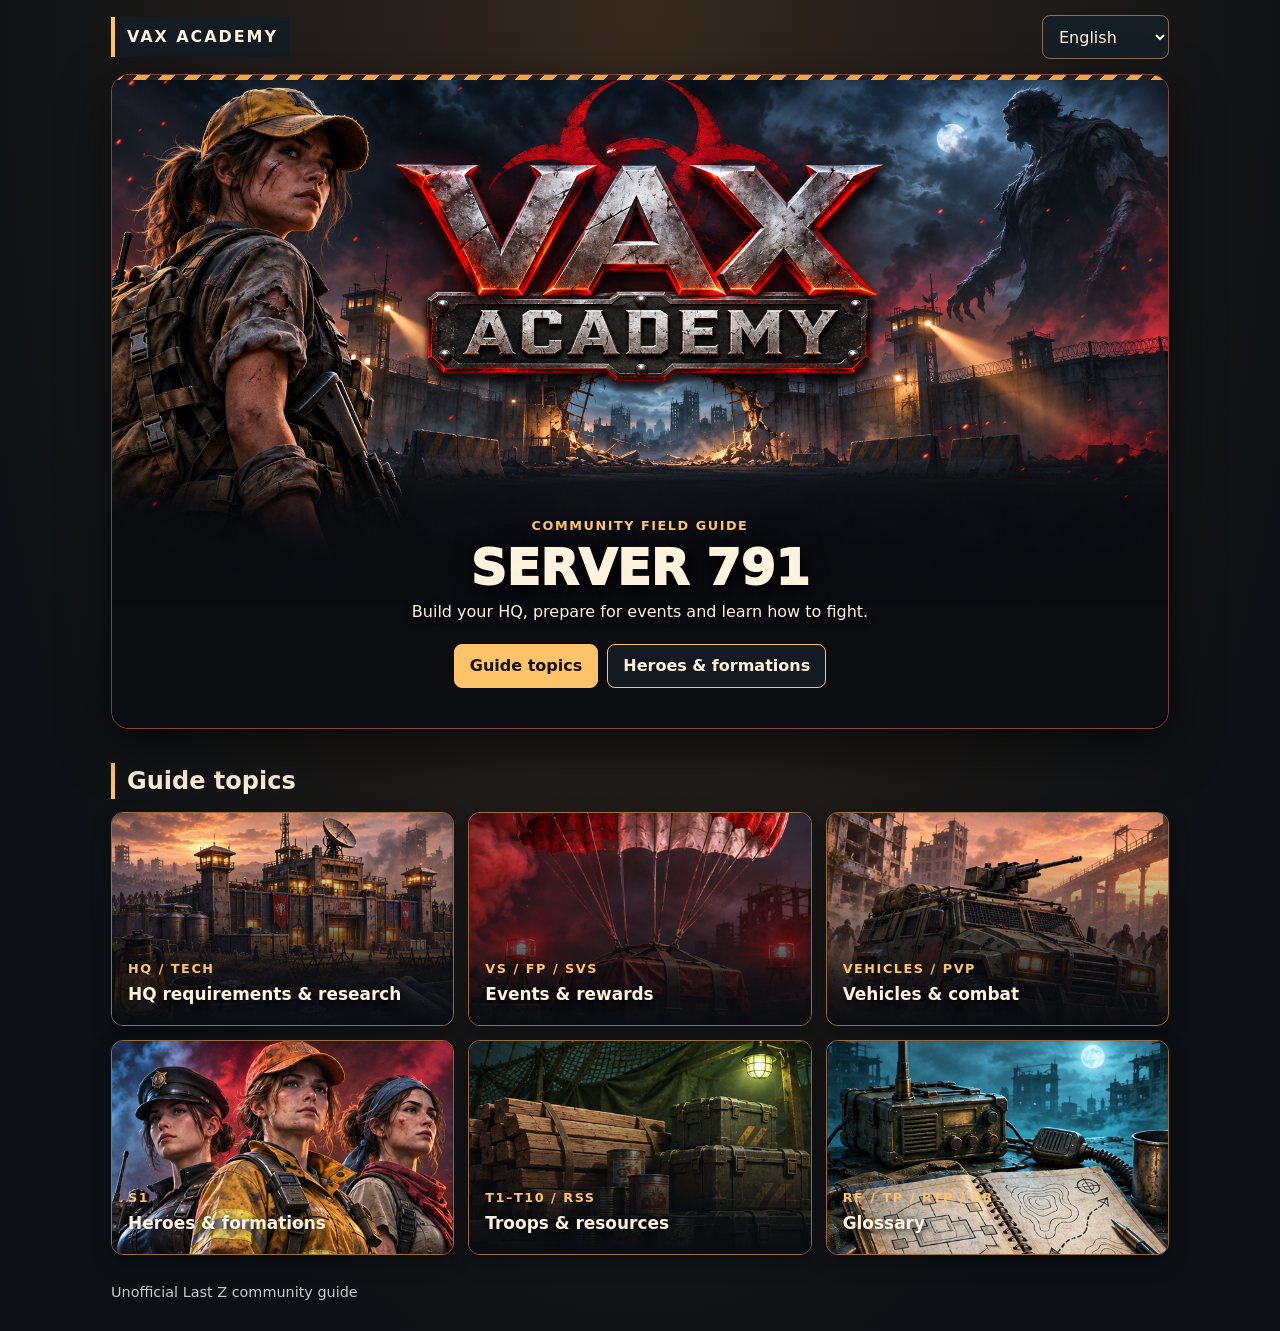
==== index.html @ 601534a2 "Add files via upload" ====
<!doctype html>
<html lang="en">
<head>
  <meta charset="utf-8">
  <meta name="viewport" content="width=device-width, initial-scale=1">
  <meta name="theme-color" content="#0c1014">
  <title>Last Z · Server 791</title>
  <style>
    :root {
      color-scheme: dark;
      --ink: #fff3dd;
      --muted: #c4cbd1;
      --gold: #ffc36a;
      --line: #414b52;
    }
    * { box-sizing: border-box; }
    body {
      margin: 0;
      background: radial-gradient(ellipse at top, #36291e, #0c1014 44rem);
      color: var(--ink);
      font: 16px/1.5 system-ui, sans-serif;
    }
    header, main, footer {
      max-width: 1110px;
      margin: auto;
      padding-inline: clamp(12px, 3vw, 26px);
    }
    header {
      min-height: 74px;
      display: flex;
      align-items: center;
      justify-content: space-between;
      gap: 12px;
    }
    .brand {
      background: #141b21;
      border-inline-start: 4px solid var(--gold);
      padding: 8px 12px;
      letter-spacing: .12em;
    }
    select {
      min-height: 44px;
      max-width: 52%;
      padding: 6px 12px;
      color: var(--ink);
      background: #161e25;
      border: 1px solid #8d7049;
      border-radius: 8px;
      font: inherit;
    }
    .hero {
      position: relative;
      overflow: hidden;
      min-height: clamp(360px, 45vw, 520px);
      display: flex;
      flex-direction: column;
      justify-content: flex-end;
      padding: clamp(20px, 6vw, 64px);
      border: 1px solid #9b7547;
      border-radius: 18px;
      background:
        linear-gradient(0deg, #080b0ff7 3%, #080b0f94 40%, #080b0f12 83%),
        url("./lastz-command.png") 72% center / cover no-repeat #262a2d;
      box-shadow: 0 18px 50px #0009;
    }
    .hero::before {
      content: "";
      position: absolute;
      inset: 0 0 auto;
      height: 5px;
      background: repeating-linear-gradient(135deg, #e9a746 0 9px, #25221e 9px 18px);
    }
    .tag {
      color: var(--gold);
      font-size: .8rem;
      font-weight: 850;
      letter-spacing: .12em;
      text-transform: uppercase;
    }
    h1 {
      margin: .12em 0;
      font-size: clamp(2.75rem, 9vw, 6rem);
      font-weight: 950;
      line-height: 1.02;
      text-transform: uppercase;
      text-shadow: 0 4px 22px #000;
    }
    .hero p {
      margin: 5px 0 0;
      max-width: 34rem;
      text-shadow: 0 2px 8px #000;
    }
    .quick {
      display: flex;
      flex-wrap: wrap;
      gap: 9px;
      margin-top: 20px;
    }
    .quick a {
      display: inline-flex;
      align-items: center;
      min-height: 44px;
      padding: 8px 15px;
      border: 1px solid var(--gold);
      border-radius: 8px;
      background: var(--gold);
      color: #17110a;
      font-weight: 800;
      text-decoration: none;
    }
    .quick a + a { color: var(--ink); background: #141a20; }
    .quick a:hover { filter: brightness(1.15); }
    :focus-visible { outline: 3px solid var(--gold); outline-offset: 3px; }
    h2 {
      margin: 34px 0 13px;
      padding-inline-start: 12px;
      border-inline-start: 4px solid var(--gold);
      scroll-margin-top: 14px;
    }
    .grid {
      display: grid;
      grid-template-columns: repeat(auto-fit, minmax(min(100%, 280px), 1fr));
      gap: 12px;
    }
    .card {
      display: flex;
      align-items: center;
      gap: 14px;
      min-width: 0;
      padding: 16px;
      background: linear-gradient(135deg, #283139, #141a20 78%);
      border: 1px solid var(--line);
      border-radius: 12px;
      box-shadow: 0 8px 20px #0005;
    }
    .card img {
      flex: 0 0 54px;
      width: 54px;
      height: 54px;
      padding: 5px;
      object-fit: contain;
      background: #0d1319;
      border: 1px solid #ffc36a55;
      border-radius: 9px;
    }
    .card h3 { margin: 2px 0; font-size: 1.06rem; }
    .card p { margin: 0; color: var(--muted); }
    .faction {
      border-inline-start: 4px solid var(--accent);
      background: linear-gradient(
        130deg, color-mix(in srgb, var(--accent) 20%, #161c22), #141a20
      );
    }
    footer { padding-block: 27px; color: var(--muted); font-size: .9rem; }
    @media (max-width: 560px) {
      .grid { grid-template-columns: 1fr; }
      .hero { background-position: 77% center; }
    }
    @media (prefers-reduced-motion: no-preference) {
      html { scroll-behavior: smooth; }
    }
      #guides { gap: 14px; }
    #guides .card {
      position: relative;
      isolation: isolate;
      overflow: hidden;
      align-items: flex-end;
      min-height: 185px;
      aspect-ratio: 1.6;
      border-color: #9a6d3f;
      background: #141a20;
    }
    #guides .card::before {
      content: "";
      position: absolute;
      inset: 0 0 auto;
      aspect-ratio: 1;
      background: url("./vax-guide-cards.png") var(--x) var(--y) / 300% 200% no-repeat;
      pointer-events: none;
    }
    #guides .card::after {
      content: "";
      position: absolute;
      inset: 0;
      background: linear-gradient(to top, #090c10 0%, #090c10cf 24%, transparent 80%);
      pointer-events: none;
    }
    #guides .card > div { position: relative; z-index: 1; }
    #guides .card > img { display: none; }
    #guides .card h3 { overflow-wrap: anywhere; text-shadow: 0 2px 8px #000; }
    #guides .card:nth-child(1) { --x: 0%; --y: 0%; }
    #guides .card:nth-child(2) { --x: 50%; --y: 0%; }
    #guides .card:nth-child(3) { --x: 100%; --y: 0%; }
    #guides .card:nth-child(4) { --x: 0%; --y: 100%; }
    #guides .card:nth-child(5) { --x: 50%; --y: 100%; }
    #guides .card:nth-child(6) { --x: 100%; --y: 100%; }
  .hero{display:block;min-height:0;padding:0;background:#0b0d11;border-color:#824537}
.masthead{display:block;width:100%;height:auto}
.hero-copy{position:relative;margin-top:clamp(-100px,-7vw,-24px);padding:0 clamp(16px,5vw,52px) clamp(18px,4vw,40px);text-align:center;background:linear-gradient(transparent,#0b0d11 54%)}
.hero-copy h1{font-size:clamp(1.55rem,4vw,3.1rem)}
.hero-copy p{margin-inline:auto}
.hero-copy .quick{justify-content:center}
a.card{color:inherit;text-decoration:none}a.card:hover{border-color:var(--gold);filter:brightness(1.12)}
a.card::after{content:"→";margin-inline-start:auto;color:var(--gold);font-weight:900} #guides a.card::after{display:none}.pending{color:var(--gold);display:block;margin-top:3px}</style>
</head>
<body>
  <header>
    <strong class="brand" dir="ltr">VAX ACADEMY</strong>
    <select id="language" aria-label="Language">
      <option value="en">English</option>
      <option value="es">Español</option>
      <option value="pt">Português</option>
      <option value="fr">Français</option>
      <option value="ro">Română</option>
      <option value="ar">العربية</option>
      <option value="de">Deutsch</option>
      <option value="zh">简体中文</option>
      <option value="ko">한국어</option>
    </select>
  </header>

  <main>
    <section class="hero"><img class="masthead" src="./vax-academy-banner.png" width="1774" height="887" alt="VAX Academy" fetchpriority="high"><div class="hero-copy">
      <span class="tag" id="tag">Community field guide</span>
      <h1 id="title">Server 791</h1>
      <p id="intro">Build your HQ, prepare for events and learn how to fight.</p>
      <nav class="quick">
        <a id="go-guides" href="#guide-title">Guide topics</a>
        <a id="go-factions" href="./heroes.html">Season 1 factions</a>
      </nav></div>
    </section>

    <h2 id="guide-title">Guide topics</h2>
    <section class="grid" id="guides" aria-labelledby="guide-title"></section>


  </main>

  <footer id="footer">Unofficial Last Z community guide</footer>

  <script>
    const translations = {
      en: ["Language","Community field guide","Server 791","Build your HQ, prepare for events and learn how to fight.","Guide topics","Season 1 factions","Unofficial Last Z community guide","HQ requirements & research|Events & rewards|Vehicles & combat|Heroes & formations|Troops & resources|Glossary","Assaulters|Shooters|Riders"],
      es: ["Idioma","Guía de la comunidad","Servidor 791","Mejora tu HQ, prepara los eventos y aprende a combatir.","Temas de la guía","Facciones de la temporada 1","Guía no oficial de la comunidad de Last Z","Requisitos del HQ e investigación|Eventos y recompensas|Vehículos y combate|Héroes y formaciones|Tropas y recursos|Glosario","Asalto|Tiradores|Jinetes"],
      pt: ["Idioma","Guia da comunidade","Servidor 791","Melhore seu QG, prepare-se para os eventos e aprenda a lutar.","Tópicos do guia","Facções da temporada 1","Guia não oficial da comunidade de Last Z","Requisitos do QG e pesquisa|Eventos e recompensas|Veículos e combate|Heróis e formações|Tropas e recursos|Glossário","Assalto|Atiradores|Cavaleiros"],
      fr: ["Langue","Guide communautaire","Serveur 791","Améliorez votre QG, préparez les événements et apprenez à combattre.","Rubriques du guide","Factions de la saison 1","Guide communautaire non officiel de Last Z","Prérequis du QG et recherche|Événements et récompenses|Véhicules et combat|Héros et formations|Troupes et ressources|Glossaire","Assaut|Tireurs|Cavaliers"],
      ro: ["Limbă","Ghidul comunității","Serverul 791","Dezvoltă-ți baza, pregătește-te pentru evenimente și învață să lupți.","Secțiunile ghidului","Facțiunile sezonului 1","Ghid neoficial al comunității Last Z","Cerințe HQ și cercetare|Evenimente și recompense|Vehicule și luptă|Eroi și formații|Trupe și resurse|Glosar","Trupe de asalt|Trăgători|Călăreți"],
      ar: ["اللغة","دليل المجتمع","الخادم 791","طوّر مقرّك واستعد للفعاليات وتعلّم القتال.","أقسام الدليل","فصائل الموسم الأول","دليل غير رسمي لمجتمع Last Z","متطلبات المقر والأبحاث|الفعاليات والمكافآت|المركبات والقتال|الأبطال والتشكيلات|القوات والموارد|المصطلحات","قوات الاقتحام|الرماة|الفرسان"],
      de: ["Sprache","Community-Leitfaden","Server 791","Baue dein HQ aus, bereite dich auf Events vor und lerne zu kämpfen.","Themen","Fraktionen der ersten Saison","Inoffizieller Community-Leitfaden für Last Z","HQ-Voraussetzungen und Forschung|Events und Belohnungen|Fahrzeuge und Kampf|Helden und Formationen|Truppen und Ressourcen|Glossar","Sturmtruppen|Schützen|Reiter"],
      zh: ["语言","社区攻略","791 服","升级总部、备战活动，掌握战斗技巧。","攻略主题","第 1 赛季阵营","Last Z 非官方社区攻略","总部升级条件与科技研究|活动与奖励|载具与战斗|英雄与阵容|部队与资源|术语表","突击兵|射手|骑兵"],
      ko: ["언어","커뮤니티 가이드","791 서버","본부를 강화하고 이벤트에 대비하며 전투를 배워 보세요.","가이드 주제","시즌 1 진영","Last Z 비공식 커뮤니티 가이드","본부 업그레이드 조건과 연구|이벤트와 보상|차량과 전투|영웅과 편성|병력과 자원|용어집","돌격병|사수|기병"]
    };

    const discord = id => `https://discord.com/assets/${id}.svg`;
    const topics = [
      ["HQ / TECH", discord("e7f086418e908e40")],
      ["VS / FP / SvS", discord("51cc7794c9a923de")],
      ["VEHICLES / PvP", discord("136310de891799f5")],
      ["S1", "https://lz.qyjoy.vip/icons/heroes/katrina.png"],
      ["T1–T10 / RSS", discord("f47303e69e4ed29d")],
      ["RF / TP / RTP / EB", discord("7ba122c696e2d432")]
    ];
    const factions = [
      ["Blood Rose", "blood-rose", "#ff647d"],
      ["Wings of Dawn", "wings-of-dawn", "#6bacff"],
      ["Guard of Order", "guard-of-order", "#ff9b4f"]
    ];
    const $ = id => document.getElementById(id);

    function card(icon, title, tag, detail, accent) {
      const article = document.createElement("article");
      article.className = accent ? "card faction" : "card";
      if (accent) article.style.setProperty("--accent", accent);

      const img = document.createElement("img");
      img.src = icon;
      img.alt = "";
      img.loading = "lazy";
      img.width = img.height = 54;
      img.addEventListener("error", () => img.remove(), { once: true });

      const text = document.createElement("div");
      if (tag) {
        const label = document.createElement("span");
        label.className = "tag";
        label.dir = "ltr";
        label.textContent = tag;
        text.append(label);
      }
      const heading = document.createElement("h3");
      const name = document.createElement("bdi");
      name.textContent = title;
      heading.append(name);
      text.append(heading);

      if (detail) {
        const paragraph = document.createElement("p");
        paragraph.textContent = detail;
        text.append(paragraph);
      }
      article.append(img, text);
      return article;
    }

    function render(lang) {
      const [label, tag, title, intro, guides, factionTitle, footer, names, units] = translations[lang];
      document.documentElement.lang = lang === "zh" ? "zh-Hans" : lang;
      document.documentElement.dir = lang === "ar" ? "rtl" : "ltr";
      document.title = `Last Z · ${title}`;
      $("language").setAttribute("aria-label", label);

      Object.entries({
        tag, title, intro, footer,
        "guide-title": guides, "go-guides": guides,
        "go-factions": names.split("|")[3]
      }).forEach(([id, value]) => $(id).textContent = value);

      $("guides").replaceChildren(...names.split("|").map((name, i) => {
        const [code, icon] = topics[i];
        if (i === 3 || i === 5) {
          const tile = card(icon, name, code);
          const link = document.createElement("a");
          link.className = tile.className;
          link.href = i === 3 ? "./heroes.html" : "./glossary.html?lang=" + lang;
          link.append(...tile.childNodes);
          return link;
        }
        return card(icon, name, code);
      }));
    }

    const preference = "last-z-791-language";
    let lang = (navigator.language || "en").split("-")[0];
    try { lang = localStorage.getItem(preference) || lang; } catch {}
    if (!Object.prototype.hasOwnProperty.call(translations, lang)) lang = "en";
    $("language").value = lang;
    render(lang);

    $("language").addEventListener("change", event => {
      const choice = event.target.value;
      render(choice);
      try { localStorage.setItem(preference, choice); } catch {}
    });
  </script>
</body>
</html>
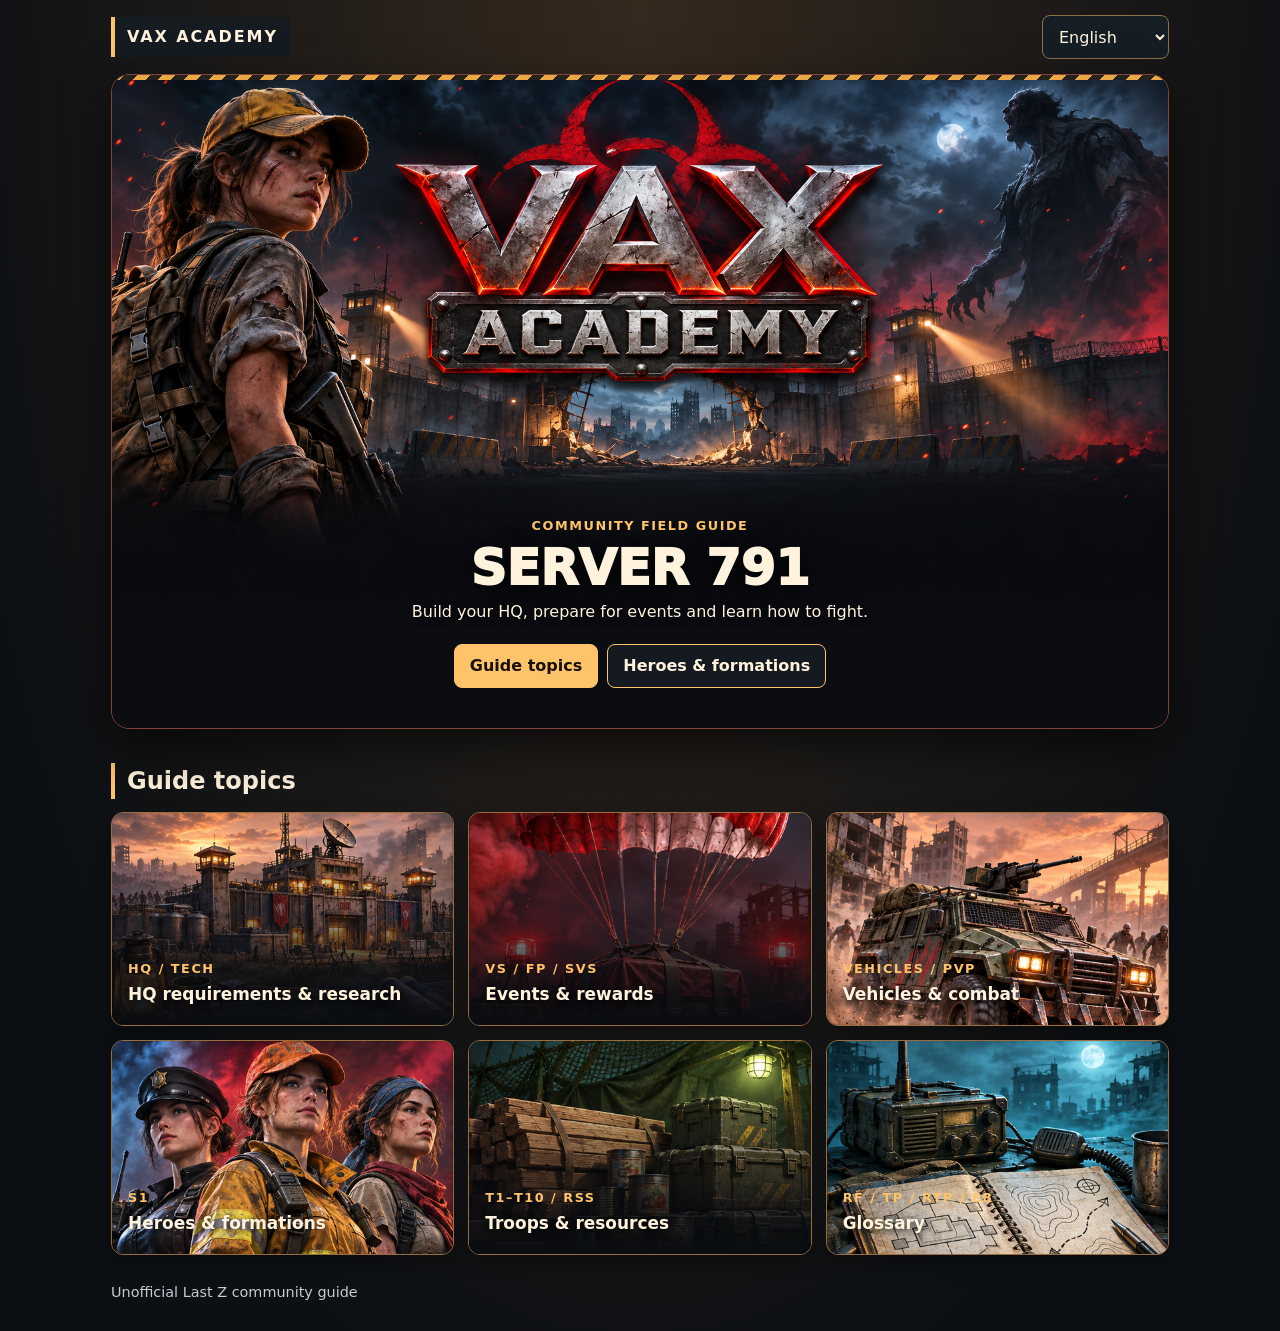
==== commit e809ae26: "Add files via upload" ====
--- a/index.html
+++ b/index.html
@@ -317,11 +317,12 @@
 
       $("guides").replaceChildren(...names.split("|").map((name, i) => {
         const [code, icon] = topics[i];
-        if (i === 3 || i === 5) {
+        if (i === 2 || i === 3 || i === 5) {
           const tile = card(icon, name, code);
           const link = document.createElement("a");
           link.className = tile.className;
-          link.href = i === 3 ? "./heroes.html" : "./glossary.html?lang=" + lang;
+          const routes = {2: "vehicles", 3: "heroes", 5: "glossary"};
+          link.href = "./" + routes[i] + ".html?lang=" + lang;
           link.append(...tile.childNodes);
           return link;
         }
@@ -348,3 +349,4 @@
 
 
 
+
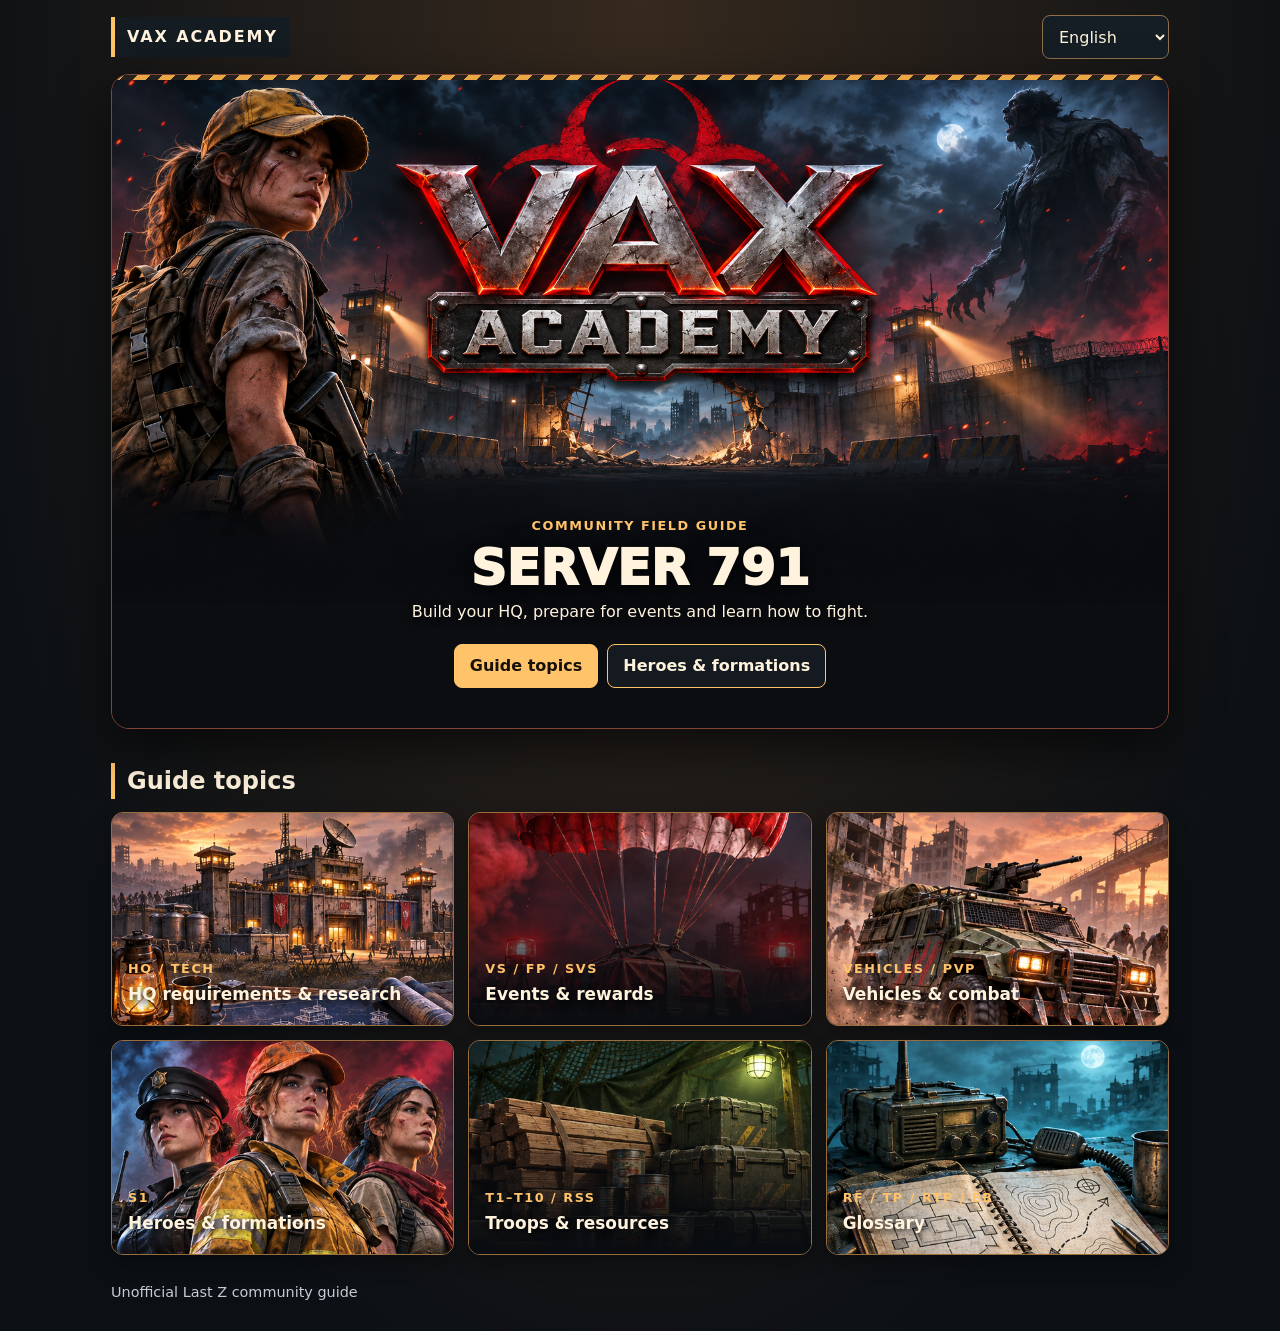
==== commit 537c0082: "Add files via upload" ====
--- a/index.html
+++ b/index.html
@@ -317,11 +317,11 @@
 
       $("guides").replaceChildren(...names.split("|").map((name, i) => {
         const [code, icon] = topics[i];
-        if (i === 2 || i === 3 || i === 5) {
+        if (i === 0 || i === 2 || i === 3 || i === 5) {
           const tile = card(icon, name, code);
           const link = document.createElement("a");
           link.className = tile.className;
-          const routes = {2: "vehicles", 3: "heroes", 5: "glossary"};
+          const routes = {0: "hq", 2: "vehicles", 3: "heroes", 5: "glossary"};
           link.href = "./" + routes[i] + ".html?lang=" + lang;
           link.append(...tile.childNodes);
           return link;
@@ -350,3 +350,4 @@
 
 
 
+
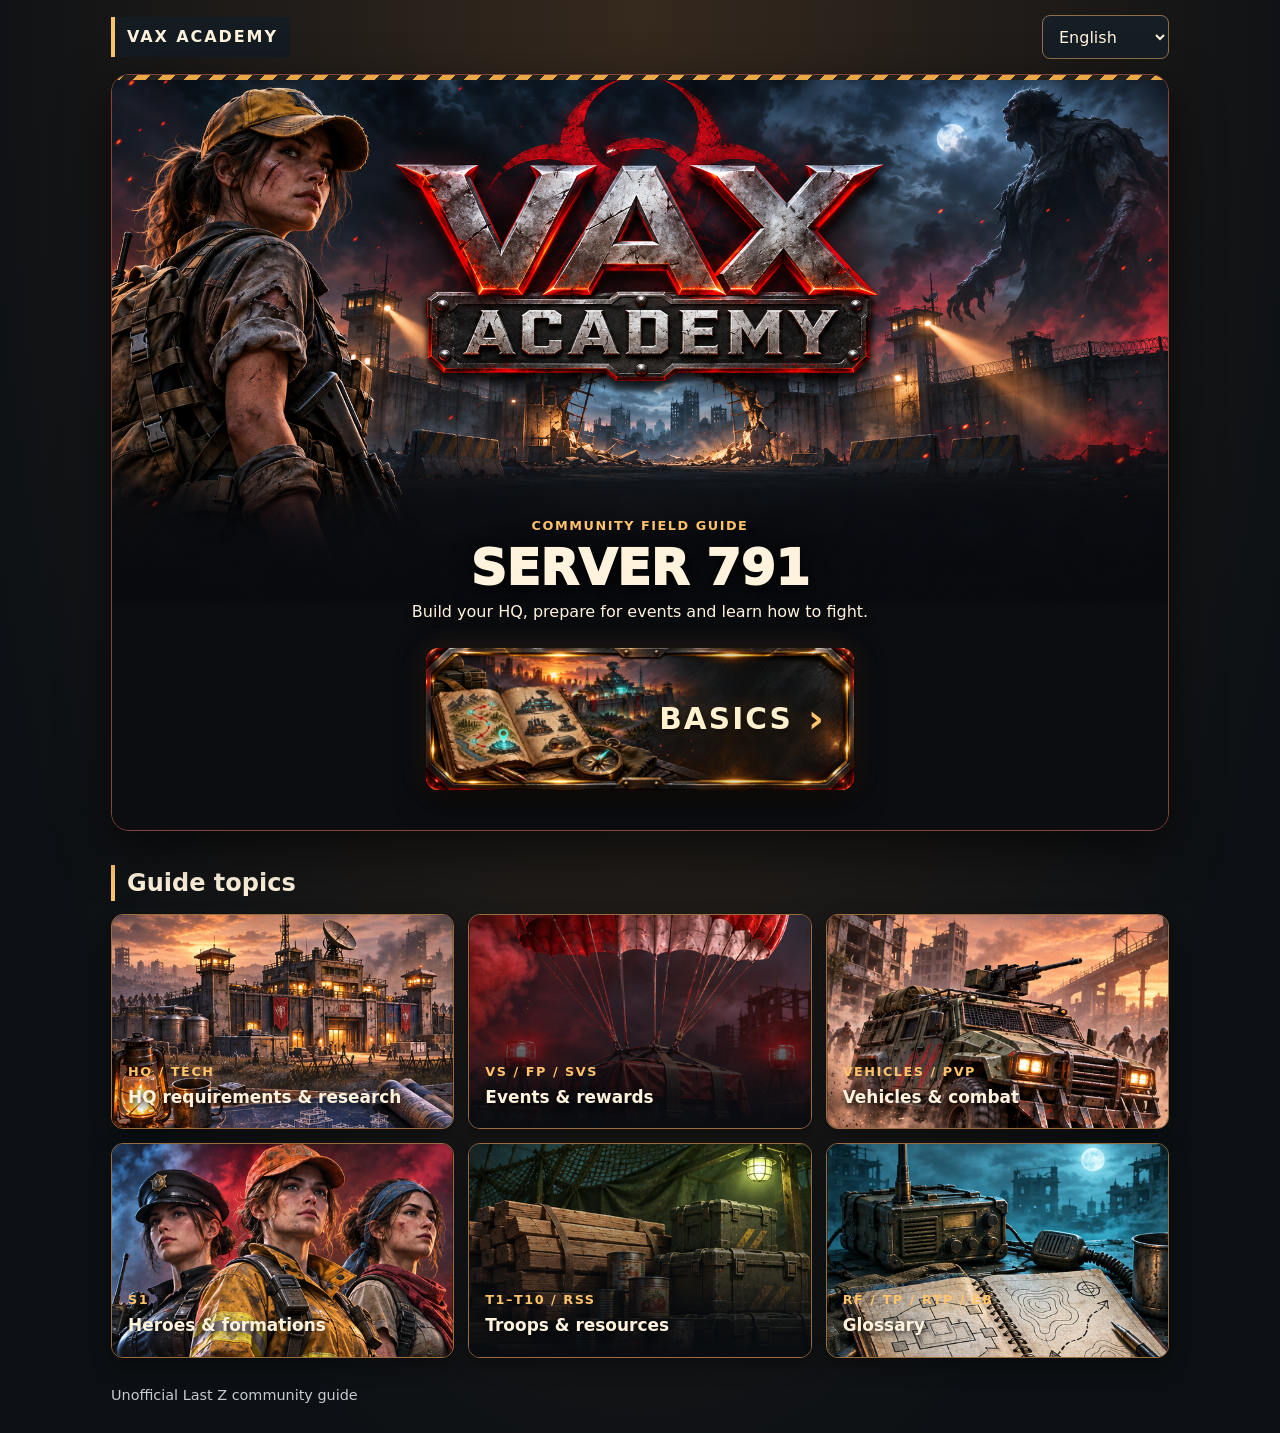
==== commit c17930bd: "Add files via upload" ====
--- a/index.html
+++ b/index.html
@@ -201,7 +201,52 @@
 .hero-copy p{margin-inline:auto}
 .hero-copy .quick{justify-content:center}
 a.card{color:inherit;text-decoration:none}a.card:hover{border-color:var(--gold);filter:brightness(1.12)}
-a.card::after{content:"→";margin-inline-start:auto;color:var(--gold);font-weight:900} #guides a.card::after{display:none}.pending{color:var(--gold);display:block;margin-top:3px}</style>
+a.card::after{content:"→";margin-inline-start:auto;color:var(--gold);font-weight:900} #guides a.card::after{display:none}.pending{color:var(--gold);display:block;margin-top:3px}
+.basics-button {
+ display:inline-flex;align-items:center;justify-content:space-between;gap:22px;
+ min-width:238px;min-height:66px;padding:9px 20px 9px 10px;
+ border:1px solid #ffd68c;border-radius:10px;color:#fff5df;
+ background:linear-gradient(115deg,#42160f,#8e2e14 48%,#4b1b10);
+ box-shadow:inset 0 1px 0 #ffe0a660,inset 0 -3px 0 #250a09,0 0 24px #ff6b2424,0 8px 20px #0008;
+ font:900 1.15rem/1.2 system-ui,sans-serif;letter-spacing:.08em;text-transform:uppercase;
+ text-shadow:0 2px 4px #000b;cursor:default;
+}
+.basics-icon {display:grid;place-items:center;width:44px;height:44px;border:1px solid #e6ac55;border-radius:8px;background:radial-gradient(circle at 40% 30%,#795329,#20160f 80%);color:#ffd88e;font-size:2rem}
+.basics-arrow {color:#ffd38b;font-size:2rem}
+.basics-button:hover {border-color:#fff1cd;background:linear-gradient(115deg,#552013,#a83b1b 48%,#61240f)}
+@media(max-width:560px){.basics-button{width:min(100%,300px)}}
+
+.hero-copy .quick {margin-top:24px}
+.basics-button {
+ position:relative;isolation:isolate;overflow:hidden;display:flex;
+ width:390px;max-width:100%;min-width:0;min-height:0;aspect-ratio:3 / 1;
+ justify-content:flex-end;align-items:center;gap:15px;
+ padding:12px 28px 12px 42%;
+ border:0;border-radius:12px;
+ background:#171310 url("./vax-basics-button.png") center / cover no-repeat;
+ box-shadow:0 12px 30px #000a,0 0 28px #ff8a2524;
+ color:#fff1ce;text-shadow:0 3px 8px #000,0 0 20px #ffa64e55;
+ font:900 clamp(1.25rem,4vw,1.85rem)/1.1 system-ui,sans-serif;
+ letter-spacing:.07em;cursor:default;
+}
+.basics-button::before {
+ content:"";position:absolute;inset:0;z-index:-1;
+ background:linear-gradient(90deg,transparent 35%,#090b0e33 55%,#090b0e11);
+}
+.basics-button:hover {
+ background:#171310 url("./vax-basics-button.png") center / cover no-repeat;
+ filter:brightness(1.13);border:0;
+}
+.basics-label{position:relative}
+.basics-arrow{font-size:2.4rem;line-height:1;color:#ffc16a}
+@media(max-width:560px){
+ .basics-button{width:360px;padding-inline-end:23px;gap:10px}
+}
+@media(prefers-reduced-motion:no-preference){
+ .basics-button{transition:filter .2s,transform .2s}
+ .basics-button:hover{transform:translateY(-2px)}
+}
+</style>
 </head>
 <body>
   <header>
@@ -225,8 +270,7 @@
       <h1 id="title">Server 791</h1>
       <p id="intro">Build your HQ, prepare for events and learn how to fight.</p>
       <nav class="quick">
-        <a id="go-guides" href="#guide-title">Guide topics</a>
-        <a id="go-factions" href="./heroes.html">Season 1 factions</a>
+        <button class="basics-button" type="button" aria-disabled="true" title="Coming soon"><span class="basics-label">Basics</span><span class="basics-arrow" aria-hidden="true">›</span></button>
       </nav></div>
     </section>
 
@@ -311,8 +355,7 @@
 
       Object.entries({
         tag, title, intro, footer,
-        "guide-title": guides, "go-guides": guides,
-        "go-factions": names.split("|")[3]
+        "guide-title": guides
       }).forEach(([id, value]) => $(id).textContent = value);
 
       $("guides").replaceChildren(...names.split("|").map((name, i) => {
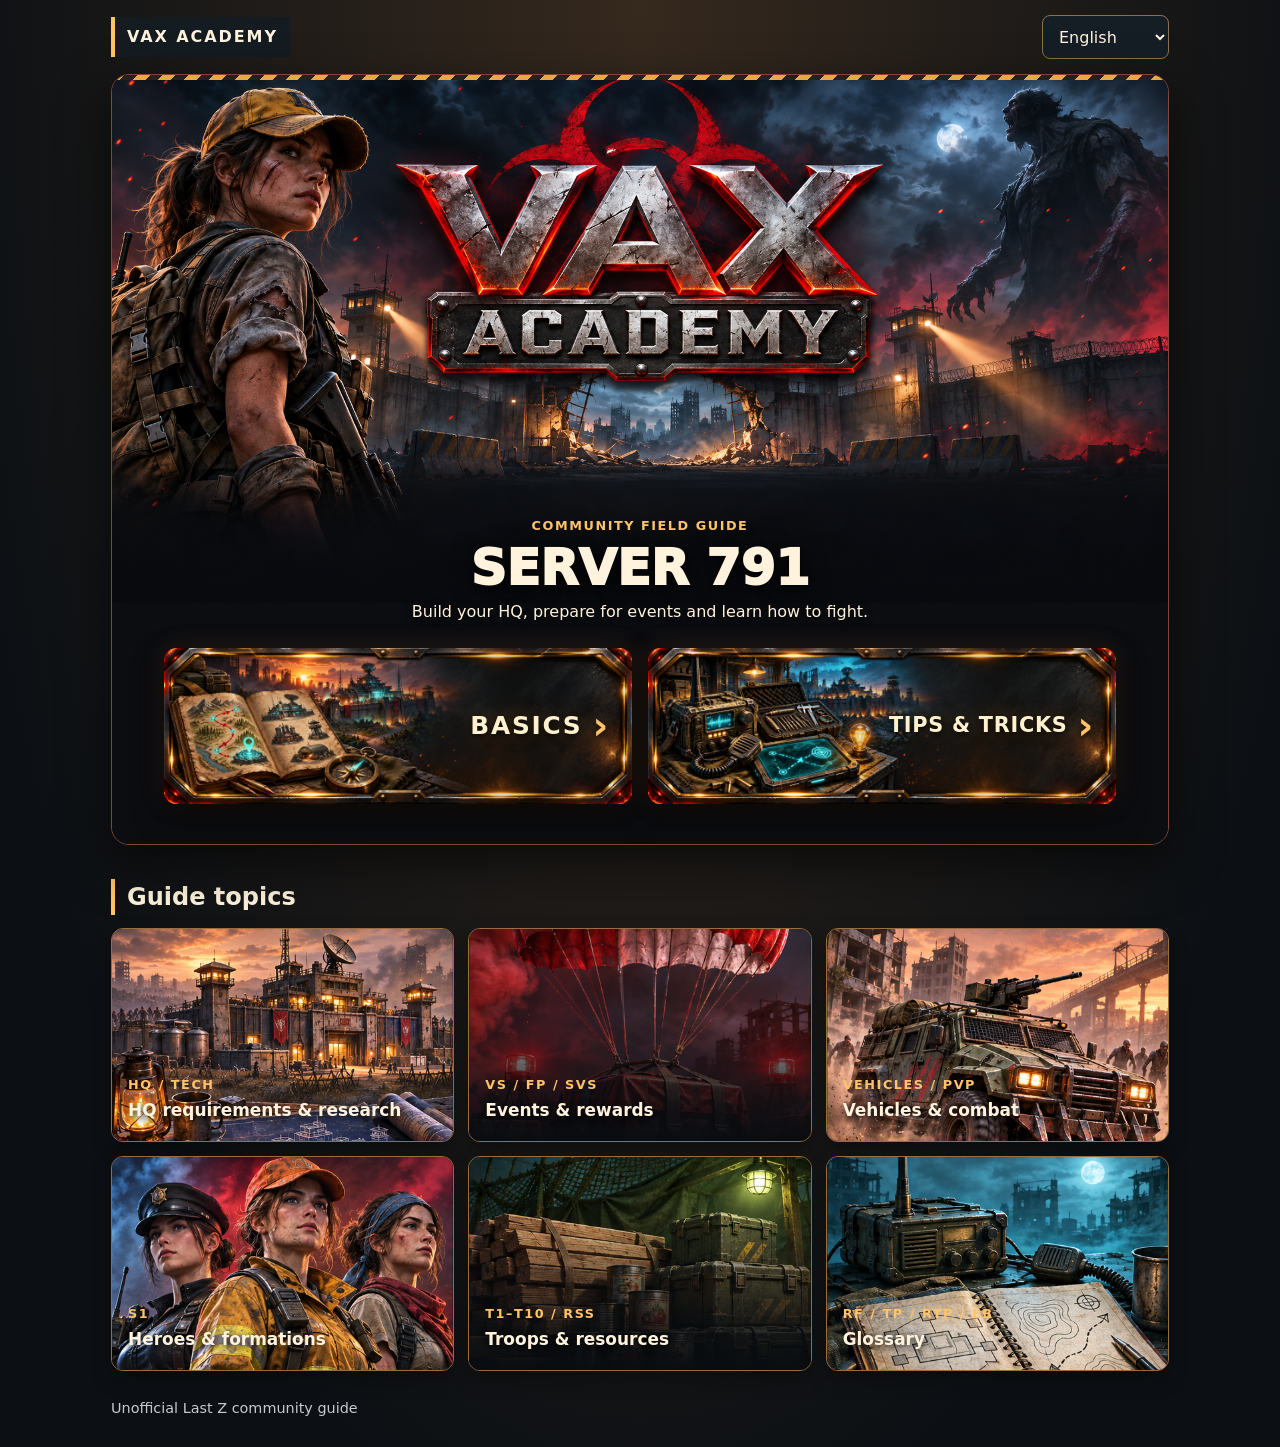
==== commit 6811f020: "Add files via upload" ====
--- a/index.html
+++ b/index.html
@@ -246,6 +246,35 @@
  .basics-button{transition:filter .2s,transform .2s}
  .basics-button:hover{transform:translateY(-2px)}
 }
+
+.hero-copy .quick {
+ display:grid;
+ grid-template-columns:repeat(2,minmax(0,1fr));
+ justify-content:start;
+ gap:16px;
+ width:100%;
+ direction:ltr;
+}
+.hero-copy .quick .basics-button {
+ --button-art:url("./vax-basics-button.png");
+ width:100%;max-width:none;
+ background-image:var(--button-art);
+ gap:10px;
+ padding-inline:43% 22px;
+ font-size:clamp(1rem,2.4vw,1.55rem);
+}
+.hero-copy .quick .tips-button {
+ --button-art:url("./vax-tips-tricks-button.png");
+ font-size:clamp(.95rem,2vw,1.3rem);
+ letter-spacing:.035em;
+}
+.hero-copy .quick .basics-button:hover {background-image:var(--button-art)}
+.basics-label {white-space:nowrap}
+@media(max-width:650px) {
+ .hero-copy .quick {grid-template-columns:minmax(0,1fr);gap:12px}
+ .hero-copy .quick .basics-button {width:100%;font-size:clamp(1rem,5vw,1.65rem);padding-inline:43% 22px}
+ .hero-copy .quick .tips-button {font-size:clamp(.95rem,4.2vw,1.4rem)}
+}
 </style>
 </head>
 <body>
@@ -271,6 +300,7 @@
       <p id="intro">Build your HQ, prepare for events and learn how to fight.</p>
       <nav class="quick">
         <button class="basics-button" type="button" aria-disabled="true" title="Coming soon"><span class="basics-label">Basics</span><span class="basics-arrow" aria-hidden="true">›</span></button>
+        <button class="basics-button tips-button" type="button" aria-disabled="true" title="Coming soon"><span class="basics-label">Tips &amp; Tricks</span><span class="basics-arrow" aria-hidden="true">›</span></button>
       </nav></div>
     </section>
 
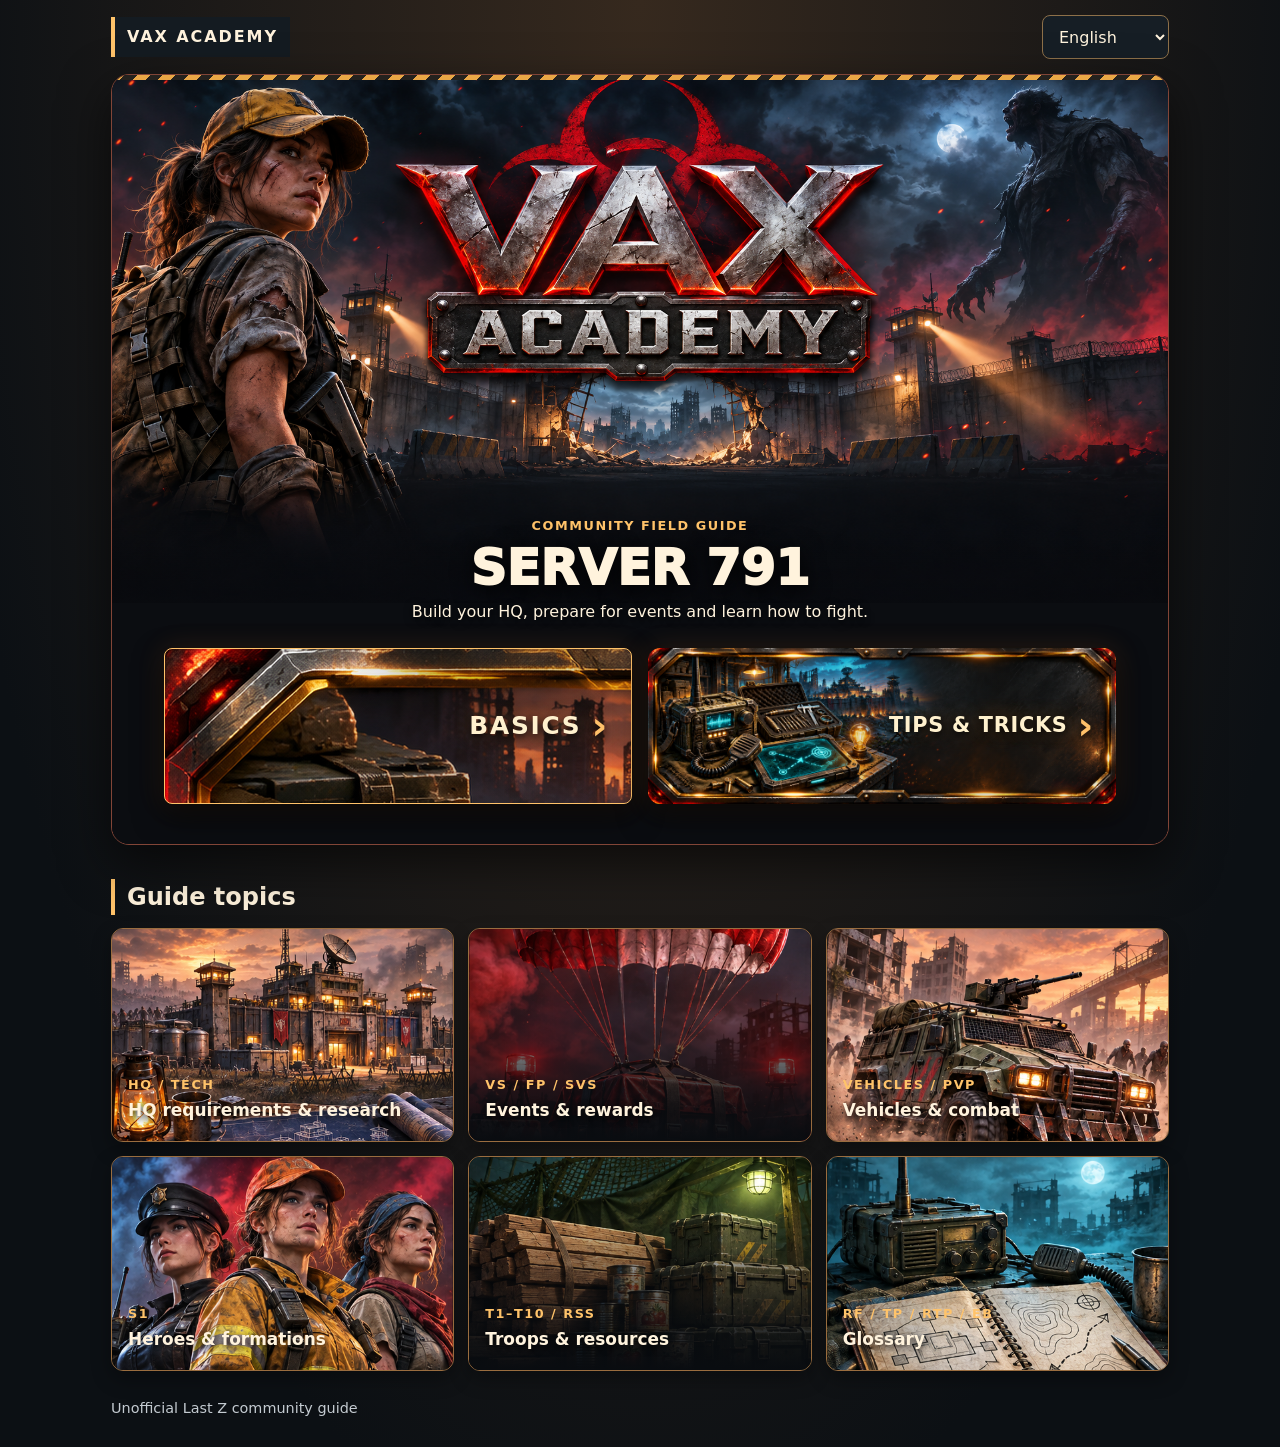
==== commit f2ac3070: "Add files via upload" ====
--- a/index.html
+++ b/index.html
@@ -275,7 +275,7 @@
  .hero-copy .quick .basics-button {width:100%;font-size:clamp(1rem,5vw,1.65rem);padding-inline:43% 22px}
  .hero-copy .quick .tips-button {font-size:clamp(.95rem,4.2vw,1.4rem)}
 }
-</style>
+.hero-copy .quick a.basics-button{cursor:pointer;text-decoration:none;color:#fff1ce}.hero-copy .quick a.basics-button:hover{background-color:#171310}</style>
 </head>
 <body>
   <header>
@@ -299,7 +299,7 @@
       <h1 id="title">Server 791</h1>
       <p id="intro">Build your HQ, prepare for events and learn how to fight.</p>
       <nav class="quick">
-        <button class="basics-button" type="button" aria-disabled="true" title="Coming soon"><span class="basics-label">Basics</span><span class="basics-arrow" aria-hidden="true">›</span></button>
+        <a id="basics-link" class="basics-button" href="./basics.html"><span class="basics-label">Basics</span><span class="basics-arrow" aria-hidden="true">›</span></a>
         <button class="basics-button tips-button" type="button" aria-disabled="true" title="Coming soon"><span class="basics-label">Tips &amp; Tricks</span><span class="basics-arrow" aria-hidden="true">›</span></button>
       </nav></div>
     </section>
@@ -377,6 +377,7 @@
     }
 
     function render(lang) {
+      $("basics-link").href = "./basics.html?lang=" + lang;
       const [label, tag, title, intro, guides, factionTitle, footer, names, units] = translations[lang];
       document.documentElement.lang = lang === "zh" ? "zh-Hans" : lang;
       document.documentElement.dir = lang === "ar" ? "rtl" : "ltr";
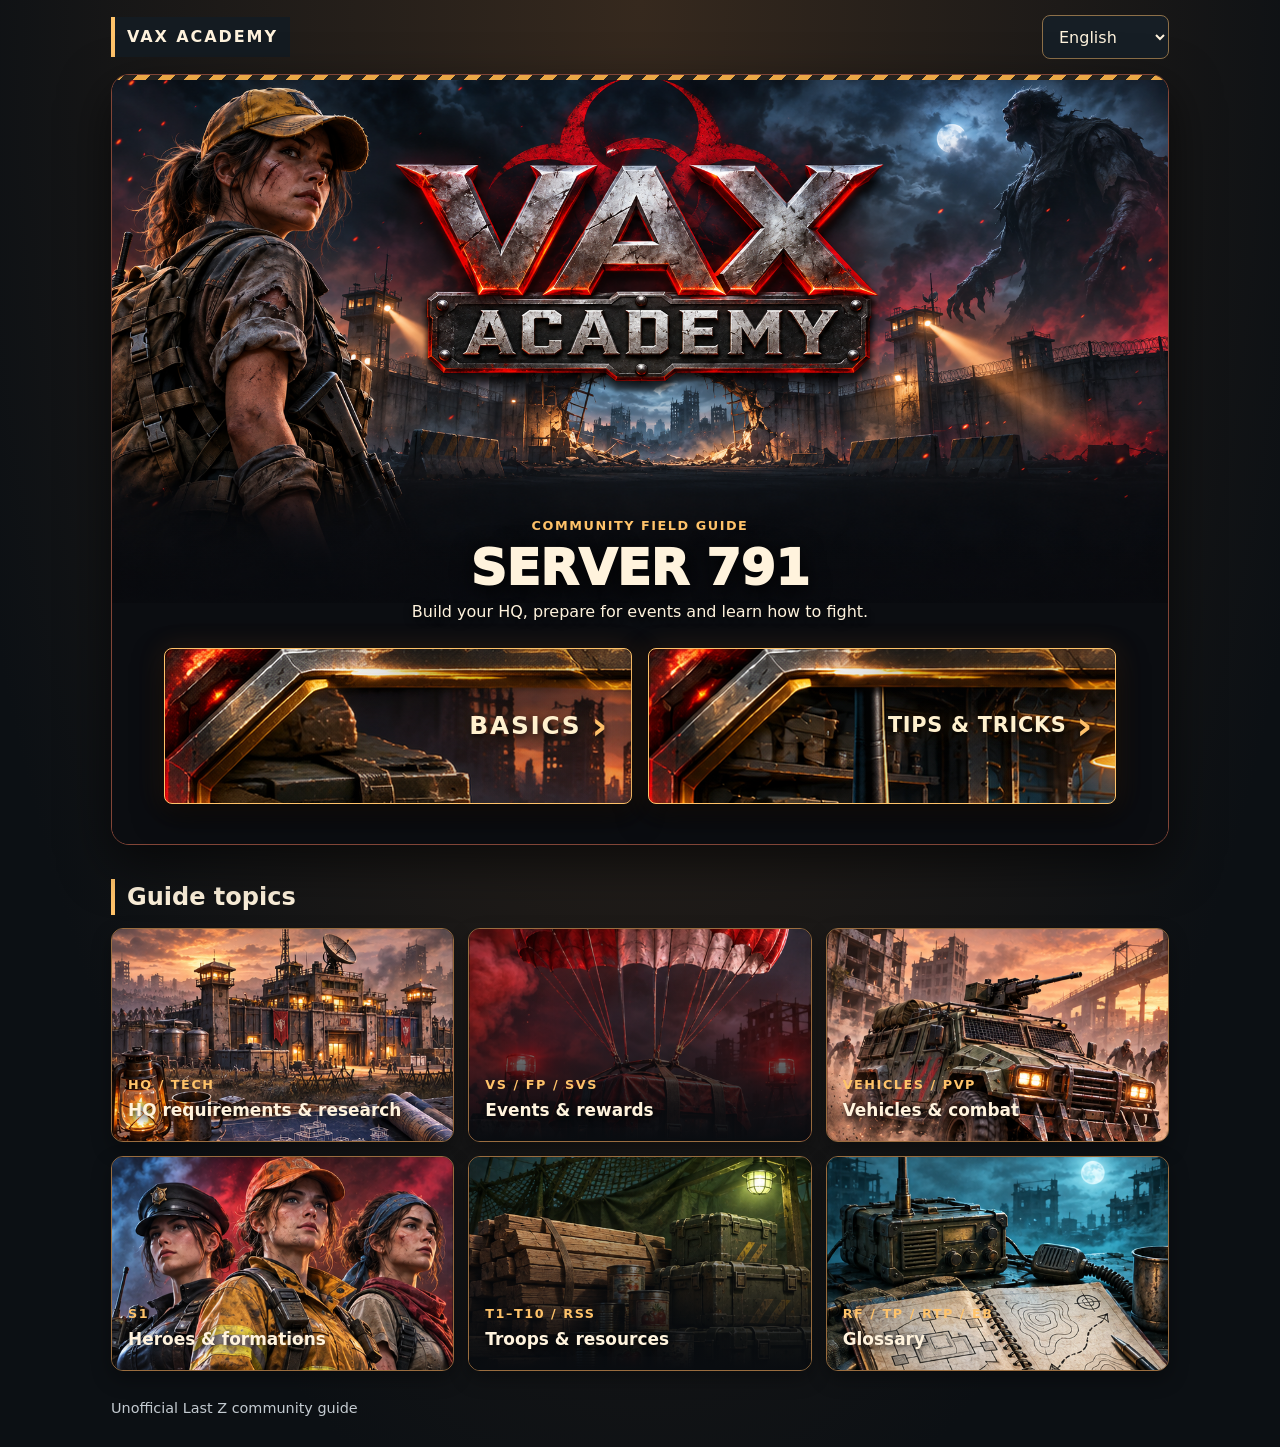
==== commit a363dc89: "Add files via upload" ====
--- a/index.html
+++ b/index.html
@@ -300,7 +300,7 @@
       <p id="intro">Build your HQ, prepare for events and learn how to fight.</p>
       <nav class="quick">
         <a id="basics-link" class="basics-button" href="./basics.html"><span class="basics-label">Basics</span><span class="basics-arrow" aria-hidden="true">›</span></a>
-        <button class="basics-button tips-button" type="button" aria-disabled="true" title="Coming soon"><span class="basics-label">Tips &amp; Tricks</span><span class="basics-arrow" aria-hidden="true">›</span></button>
+        <a id="tips-link" class="basics-button tips-button" href="./tips.html"><span class="basics-label">Tips &amp; Tricks</span><span class="basics-arrow" aria-hidden="true">›</span></a>
       </nav></div>
     </section>
 
@@ -377,6 +377,7 @@
     }
 
     function render(lang) {
+      $("tips-link").href = "./tips.html?lang=" + lang;
       $("basics-link").href = "./basics.html?lang=" + lang;
       const [label, tag, title, intro, guides, factionTitle, footer, names, units] = translations[lang];
       document.documentElement.lang = lang === "zh" ? "zh-Hans" : lang;
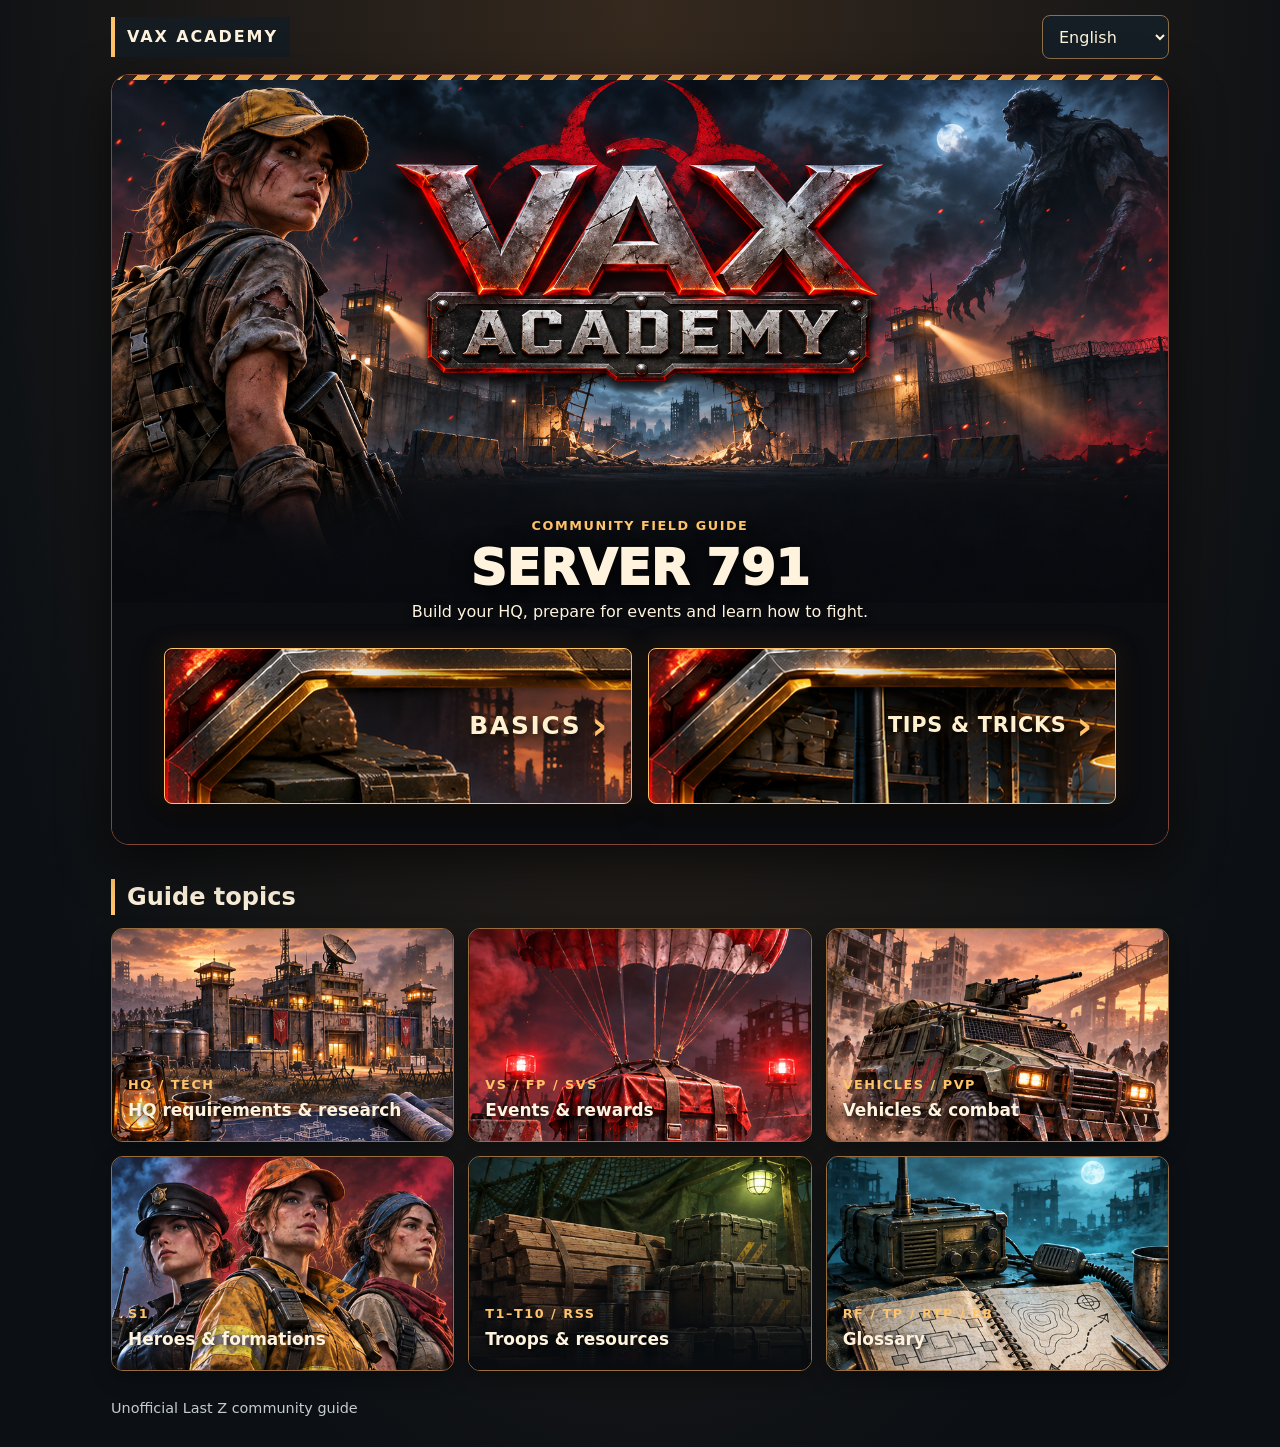
==== commit 0f4dc89d: "Add files via upload" ====
--- a/index.html
+++ b/index.html
@@ -392,11 +392,11 @@
 
       $("guides").replaceChildren(...names.split("|").map((name, i) => {
         const [code, icon] = topics[i];
-        if (i === 0 || i === 2 || i === 3 || i === 5) {
+        if (i === 0 || i === 1 || i === 2 || i === 3 || i === 5) {
           const tile = card(icon, name, code);
           const link = document.createElement("a");
           link.className = tile.className;
-          const routes = {0: "hq", 2: "vehicles", 3: "heroes", 5: "glossary"};
+          const routes = {0: "hq", 1: "events", 2: "vehicles", 3: "heroes", 5: "glossary"};
           link.href = "./" + routes[i] + ".html?lang=" + lang;
           link.append(...tile.childNodes);
           return link;
